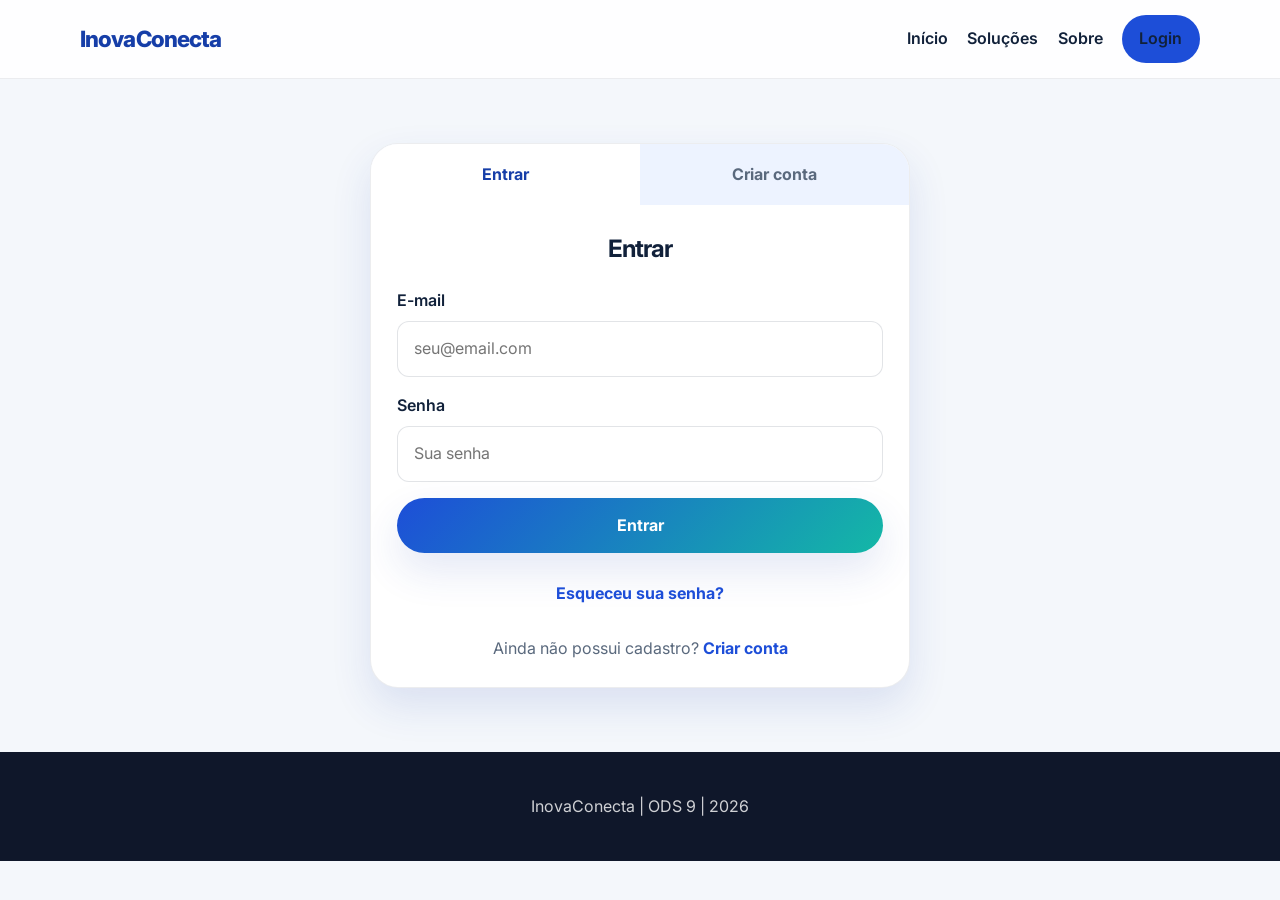
==== login.html @ 1dd68cf2 "Add files via upload" ====
<!DOCTYPE html>
<html lang="pt-BR">
  <head>
    <meta charset="UTF-8" />
    <meta name="viewport" content="width=device-width, initial-scale=1.0" />
    <title>Login | InovaConecta</title>
    <meta
      name="description"
      content="Acesse sua conta InovaConecta ou cadastre-se para participar do projeto."
    />
    <link rel="preconnect" href="https://fonts.googleapis.com" />
    <link rel="preconnect" href="https://fonts.gstatic.com" crossorigin />
    <link
      href="https://fonts.googleapis.com/css2?family=Inter:wght@400;500;600;700;800&display=swap"
      rel="stylesheet"
    />
    <link rel="stylesheet" href="styles.css" />
  </head>
  <body data-page="login">
    <header class="site-header">
      <div class="container nav-wrap">
        <a href="index.html" class="logo">InovaConecta</a>
        <nav class="main-nav" aria-label="Menu principal">
          <a href="index.html">Início</a>
          <a href="solucoes.html">Soluções</a>
          <a href="sobre.html">Sobre</a>
          <a href="login.html" class="btn btn-small">Login</a>
        </nav>
      </div>
    </header>

    <main>
      <section class="auth-section">
        <div class="container auth-container">
          <div class="auth-card">
            <div class="auth-tabs" role="tablist" aria-label="Autenticação">
              <button class="tab-btn active" data-target="loginForm" type="button">Entrar</button>
              <button class="tab-btn" data-target="registerForm" type="button">Criar conta</button>
            </div>

            <div class="auth-panel active" id="loginFormPanel">
              <h1>Entrar</h1>
              <form id="loginForm" class="auth-form">
                <div class="input-group">
                  <label for="loginEmail">E-mail</label>
                  <input id="loginEmail" name="loginEmail" type="email" placeholder="seu@email.com" required />
                </div>

                <div class="input-group">
                  <label for="loginSenha">Senha</label>
                  <input id="loginSenha" name="loginSenha" type="password" placeholder="Sua senha" required />
                </div>

                <button type="submit" class="btn btn-primary btn-block">Entrar</button>
                <p class="helper-text"><a href="#">Esqueceu sua senha?</a></p>
                <p class="helper-text">Ainda não possui cadastro? <a href="#" class="switch-form">Criar conta</a></p>
              </form>
            </div>

            <div class="auth-panel" id="registerFormPanel">
              <h2>Criar conta</h2>
              <form id="registerForm" class="auth-form">
                <div class="input-group">
                  <label for="nomeUsuario">Nome</label>
                  <input id="nomeUsuario" name="nomeUsuario" type="text" placeholder="Seu nome completo" required />
                </div>

                <div class="input-group">
                  <label for="registerEmail">E-mail</label>
                  <input id="registerEmail" name="registerEmail" type="email" placeholder="seu@email.com" required />
                </div>

                <div class="input-group">
                  <label for="registerSenha">Senha</label>
                  <input id="registerSenha" name="registerSenha" type="password" placeholder="Crie uma senha" required />
                </div>

                <div class="input-group">
                  <label for="confirmarSenha">Confirmar senha</label>
                  <input id="confirmarSenha" name="confirmarSenha" type="password" placeholder="Repita a senha" required />
                </div>

                <button type="submit" class="btn btn-primary btn-block">Cadastrar</button>
              </form>
            </div>
          </div>
        </div>
      </section>
    </main>

    <footer class="site-footer">
      <div class="container footer-content">
        <p>InovaConecta | ODS 9 | 2026</p>
      </div>
    </footer>

    <script src="script.js"></script>
  </body>
</html>
---- styles.css ----
:root {
  --bg: #f4f7fb;
  --bg-strong: #eef4ff;
  --surface: #ffffff;
  --surface-alt: #ecf5ff;
  --primary: #1d4ed8;
  --primary-dark: #163ea8;
  --secondary: #14b8a6;
  --accent: #f59e0b;
  --text: #11213a;
  --muted: #5a697d;
  --border: rgba(17, 33, 58, 0.08);
  --shadow: 0 18px 40px rgba(30, 64, 175, 0.12);
  --radius-lg: 28px;
  --radius-md: 18px;
  --radius-sm: 12px;
}

* {
  box-sizing: border-box;
}

html {
  scroll-behavior: smooth;
}

body {
  margin: 0;
  font-family: 'Inter', sans-serif;
  background: var(--bg);
  color: var(--text);
  line-height: 1.6;
}

a {
  color: inherit;
  text-decoration: none;
}

img {
  max-width: 100%;
  display: block;
}

button,
input,
select,
textarea {
  font: inherit;
}

.container {
  width: min(1120px, calc(100% - 2rem));
  margin: 0 auto;
}

.site-header {
  position: sticky;
  top: 0;
  z-index: 40;
  background: rgba(255, 255, 255, 0.85);
  backdrop-filter: blur(14px);
  border-bottom: 1px solid var(--border);
}

.nav-wrap {
  display: flex;
  align-items: center;
  justify-content: space-between;
  min-height: 78px;
  gap: 1rem;
}

.logo {
  font-size: 1.4rem;
  font-weight: 800;
  letter-spacing: -0.04em;
  color: var(--primary-dark);
}

.main-nav {
  display: flex;
  align-items: center;
  gap: 1.2rem;
  flex-wrap: wrap;
}

.main-nav a {
  color: var(--text);
  font-weight: 600;
  transition: color 0.2s ease;
}

.main-nav a:hover,
.main-nav a:focus-visible {
  color: var(--primary);
}

.btn {
  display: inline-flex;
  align-items: center;
  justify-content: center;
  border: none;
  border-radius: 999px;
  font-weight: 700;
  cursor: pointer;
  transition: transform 0.2s ease, box-shadow 0.2s ease, background 0.2s ease;
}

.btn:hover {
  transform: translateY(-2px);
}

.btn-small {
  padding: 0.7rem 1.1rem;
  background: var(--primary);
  color: #fff;
}

.btn-primary {
  background: linear-gradient(135deg, var(--primary), var(--secondary));
  color: #fff;
  padding: 1rem 1.6rem;
  box-shadow: var(--shadow);
}

.btn-block {
  width: 100%;
  padding: 0.9rem 1.1rem;
}

.hero {
  background: linear-gradient(135deg, #edf4ff 0%, #ffffff 45%, #f1fbff 100%);
  padding: 4rem 0 3rem;
}

.hero-content {
  display: grid;
  grid-template-columns: 1.2fr 0.8fr;
  align-items: center;
  gap: 2rem;
}

.eyebrow {
  display: inline-block;
  margin-bottom: 0.8rem;
  font-size: 0.8rem;
  font-weight: 800;
  letter-spacing: 0.12em;
  text-transform: uppercase;
  color: var(--primary);
}

.eyebrow.dark {
  color: var(--primary-dark);
}

.hero-text h1 {
  margin: 0;
  font-size: clamp(2.3rem, 4vw, 4.5rem);
  line-height: 1.1;
  letter-spacing: -0.05em;
}

.intro {
  margin: 1.2rem 0 1.8rem;
  max-width: 650px;
  font-size: 1.08rem;
  color: var(--muted);
}

.hero-card {
  position: relative;
  min-height: 420px;
  display: flex;
  align-items: center;
  justify-content: center;
  background: linear-gradient(135deg, rgba(29, 78, 216, 0.1), rgba(20, 184, 166, 0.08));
  border: 1px solid rgba(29, 78, 216, 0.08);
  border-radius: var(--radius-lg);
  overflow: hidden;
  box-shadow: var(--shadow);
}

.circle {
  position: absolute;
  border-radius: 50%;
  filter: blur(10px);
}

.circle-one {
  width: 220px;
  height: 220px;
  background: rgba(20, 184, 166, 0.2);
  top: 40px;
  right: 60px;
}

.circle-two {
  width: 180px;
  height: 180px;
  background: rgba(29, 78, 216, 0.22);
  bottom: 40px;
  left: 50px;
}

.mini-panel {
  position: relative;
  z-index: 1;
  background: rgba(255, 255, 255, 0.8);
  border: 1px solid rgba(17, 33, 58, 0.06);
  border-radius: 22px;
  padding: 2rem 1.6rem;
  box-shadow: 0 18px 36px rgba(17, 33, 58, 0.08);
  width: min(85%, 340px);
  text-align: center;
}

.panel-label {
  display: block;
  margin-bottom: 0.6rem;
  font-size: 0.75rem;
  letter-spacing: 0.14em;
  text-transform: uppercase;
  color: var(--primary);
  font-weight: 800;
}

.mini-panel strong {
  font-size: 1.5rem;
  line-height: 1.3;
}

.section {
  padding: 5rem 0;
}

.section.alt {
  background: var(--surface);
}

.section-heading {
  margin-bottom: 2rem;
}

.section-heading.center {
  text-align: center;
}

.section-heading h2 {
  margin: 0;
  font-size: clamp(2rem, 3vw, 3rem);
  letter-spacing: -0.04em;
}

.card-grid {
  display: grid;
  gap: 1.4rem;
}

.card-grid.triple {
  grid-template-columns: repeat(3, minmax(0, 1fr));
}

.card-grid.four {
  grid-template-columns: repeat(4, minmax(0, 1fr));
}

.info-card,
.feature-card,
.solution-card,
.about-block,
.idea-item {
  background: var(--surface);
  border: 1px solid var(--border);
  border-radius: var(--radius-md);
  box-shadow: 0 12px 28px rgba(17, 33, 58, 0.04);
}

.info-card,
.feature-card {
  padding: 2rem 1.4rem;
  text-align: center;
}

.icon {
  display: inline-flex;
  align-items: center;
  justify-content: center;
  width: 70px;
  height: 70px;
  border-radius: 50%;
  background: linear-gradient(135deg, rgba(29, 78, 216, 0.16), rgba(20, 184, 166, 0.14));
  font-size: 2.2rem;
  margin-bottom: 1rem;
}

.info-card h3,
.feature-card h3,
.solution-card h3,
.about-block h2,
.ideas-list-wrap h3 {
  margin: 0 0 0.8rem;
  font-size: 1.35rem;
}

.info-card p,
.solution-card p,
.about-block p,
.idea-item p,
.idea-item small {
  margin: 0;
  color: var(--muted);
}

.contribute-list {
  list-style: none;
  display: grid;
  grid-template-columns: repeat(2, minmax(0, 1fr));
  gap: 1rem;
  margin: 0;
  padding: 0;
}

.contribute-list li {
  background: linear-gradient(135deg, rgba(29, 78, 216, 0.08), rgba(20, 184, 166, 0.08));
  border: 1px solid rgba(29, 78, 216, 0.08);
  border-radius: var(--radius-md);
  padding: 1.1rem 1.3rem;
  font-weight: 600;
  color: var(--text);
}

.page-banner {
  padding: 4rem 0 2rem;
  background: linear-gradient(180deg, #eef4ff, #f8fbff);
  border-bottom: 1px solid var(--border);
}

.page-banner h1 {
  margin: 0;
  font-size: clamp(2.1rem, 3vw, 3.4rem);
  letter-spacing: -0.05em;
}

.solutions-grid {
  display: grid;
  grid-template-columns: repeat(3, minmax(0, 1fr));
  gap: 1.4rem;
}

.solution-card {
  padding: 1.6rem;
}

.solution-card .tag {
  display: inline-block;
  margin-bottom: 0.9rem;
  padding: 0.38rem 0.7rem;
  border-radius: 999px;
  background: rgba(29, 78, 216, 0.08);
  color: var(--primary);
  font-size: 0.75rem;
  font-weight: 700;
  text-transform: uppercase;
  letter-spacing: 0.05em;
}

.solution-card .btn {
  margin-top: 1.2rem;
  padding: 0.8rem 1.1rem;
}

.content-grid {
  display: grid;
  grid-template-columns: repeat(2, minmax(0, 1fr));
  gap: 1.4rem;
}

.about-block {
  padding: 1.6rem;
}

.audience-list {
  margin: 0;
  padding-left: 1rem;
  list-style: none;
  color: var(--text);
  font-weight: 600;
}

.audience-list li {
  margin-bottom: 0.7rem;
}

.form-container {
  display: grid;
  grid-template-columns: 1.1fr 0.9fr;
  gap: 1.5rem;
  align-items: start;
}

.idea-form,
.auth-form {
  display: grid;
  gap: 1rem;
}

.input-group {
  display: grid;
  gap: 0.45rem;
}

.label,
.input-group label {
  font-weight: 600;
}

.input-group input,
.input-group select,
.input-group textarea {
  width: 100%;
  border: 1px solid rgba(17, 33, 58, 0.12);
  border-radius: var(--radius-sm);
  background: #fff;
  padding: 0.9rem 1rem;
  color: var(--text);
}

.input-group input:focus,
.input-group select:focus,
.input-group textarea:focus {
  outline: 2px solid rgba(29, 78, 216, 0.2);
  border-color: rgba(29, 78, 216, 0.38);
}

.ideas-list-wrap {
  background: var(--surface);
  border: 1px solid var(--border);
  border-radius: var(--radius-lg);
  padding: 1.3rem;
}

.ideas-list {
  display: grid;
  gap: 0.9rem;
  margin-top: 1rem;
}

.idea-item {
  padding: 1rem 1.1rem;
}

.idea-item strong {
  display: block;
  margin-bottom: 0.2rem;
}

.idea-item .tag-mini {
  display: inline-block;
  margin-top: 0.5rem;
  background: rgba(20, 184, 166, 0.12);
  color: #0b756b;
  border-radius: 999px;
  padding: 0.25rem 0.65rem;
  font-size: 0.72rem;
  font-weight: 700;
}

.auth-section {
  padding: 4rem 0;
}

.auth-container {
  display: flex;
  justify-content: center;
}

.auth-card {
  width: min(100%, 540px);
  background: var(--surface);
  border: 1px solid var(--border);
  border-radius: var(--radius-lg);
  box-shadow: var(--shadow);
  overflow: hidden;
}

.auth-tabs {
  display: grid;
  grid-template-columns: repeat(2, 1fr);
  background: #edf3ff;
}

.tab-btn {
  border: none;
  background: transparent;
  padding: 1.1rem;
  font-weight: 700;
  color: var(--muted);
  cursor: pointer;
}

.tab-btn.active {
  background: #fff;
  color: var(--primary-dark);
}

.auth-panel {
  display: none;
  padding: 1.6rem;
}

.auth-panel.active {
  display: block;
}

.auth-panel h1,
.auth-panel h2 {
  margin: 0 0 1.2rem;
  text-align: center;
  letter-spacing: -0.04em;
}

.helper-text {
  margin: 0.8rem 0 0;
  text-align: center;
  color: var(--muted);
}

.helper-text a,
.switch-form {
  color: var(--primary);
  font-weight: 700;
}

.radio-group {
  margin-top: 0.3rem;
}

.radio-options {
  display: grid;
  gap: 0.5rem;
}

.radio-options label {
  display: flex;
  align-items: center;
  gap: 0.55rem;
  font-weight: 500;
}

.site-footer {
  background: #0f172a;
  color: rgba(255, 255, 255, 0.8);
  padding: 1.6rem 0;
}

.footer-content {
  text-align: center;
}

.empty-state {
  padding: 1rem;
  border-radius: var(--radius-sm);
  background: rgba(17, 33, 58, 0.03);
  border: 1px dashed rgba(17, 33, 58, 0.12);
  color: var(--muted);
  text-align: center;
}

@media (max-width: 900px) {
  .hero-content,
  .card-grid.triple,
  .card-grid.four,
  .content-grid,
  .form-container,
  .solutions-grid {
    grid-template-columns: 1fr 1fr;
  }

  .hero-content {
    grid-template-columns: 1fr;
  }

  .hero-card {
    min-height: 300px;
  }
}

@media (max-width: 640px) {
  .main-nav {
    justify-content: center;
  }

  .card-grid.triple,
  .card-grid.four,
  .content-grid,
  .form-container,
  .solutions-grid,
  .contribute-list {
    grid-template-columns: 1fr;
  }

  .site-header {
    position: static;
  }

  .nav-wrap {
    flex-direction: column;
    padding: 1rem 0;
  }

  .hero {
    padding-top: 2.5rem;
  }
}
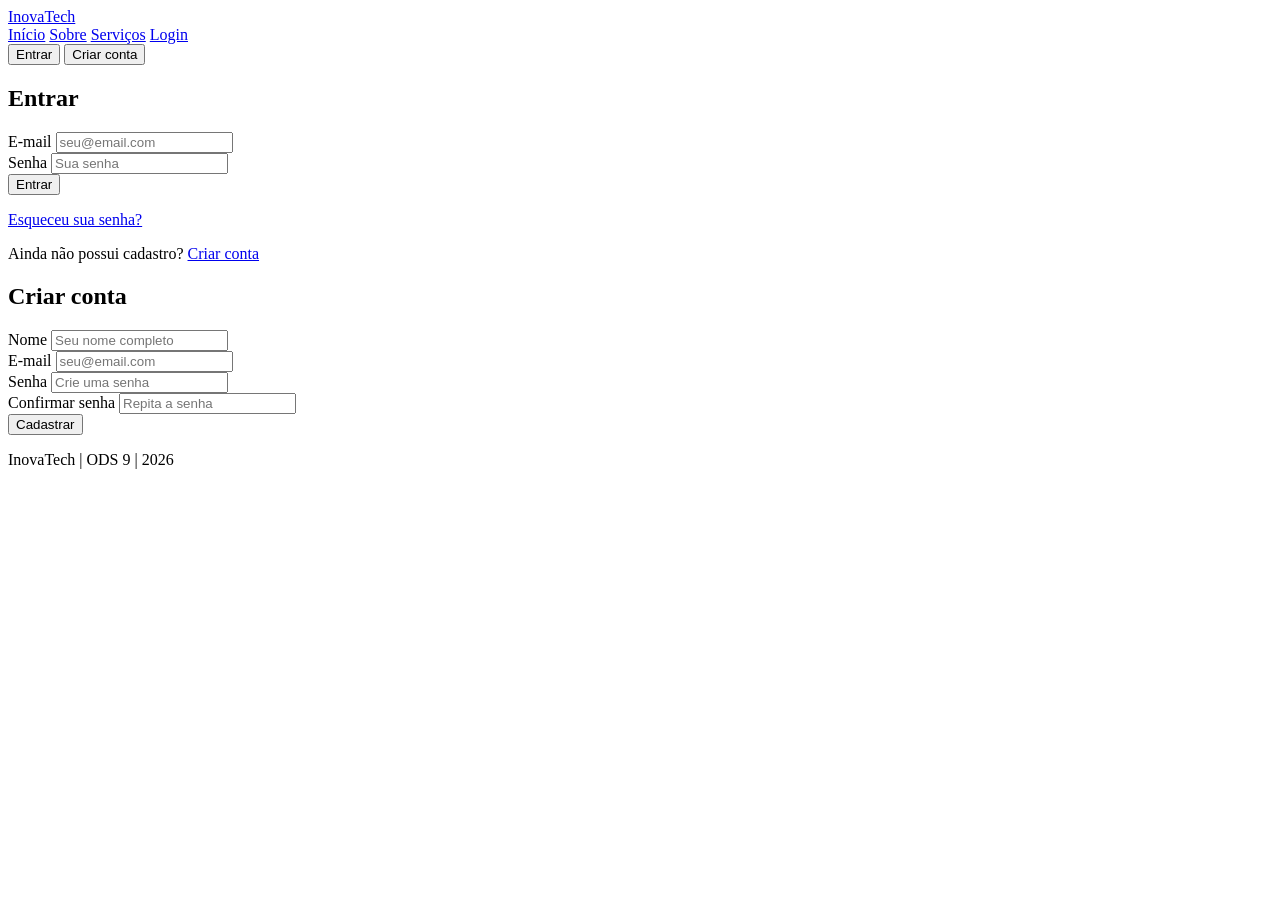
==== commit b4e705cb: "Add files via upload" ====
--- a/login.html
+++ b/login.html
@@ -3,28 +3,25 @@
   <head>
     <meta charset="UTF-8" />
     <meta name="viewport" content="width=device-width, initial-scale=1.0" />
-    <title>Login | InovaConecta</title>
-    <meta
-      name="description"
-      content="Acesse sua conta InovaConecta ou cadastre-se para participar do projeto."
-    />
+    <title>Login | InovaTech</title>
+    <meta name="description" content="Acesse sua conta InovaTech ou cadastre-se para participar do projeto."/>
     <link rel="preconnect" href="https://fonts.googleapis.com" />
     <link rel="preconnect" href="https://fonts.gstatic.com" crossorigin />
-    <link
-      href="https://fonts.googleapis.com/css2?family=Inter:wght@400;500;600;700;800&display=swap"
-      rel="stylesheet"
-    />
-    <link rel="stylesheet" href="styles.css" />
+    <link href="https://fonts.googleapis.com/css2?family=Inter:wght@400;500;600;700;800&display=swap" rel="stylesheet"/>
+    <link rel="stylesheet" href="styles/style.css" />
+    <link rel="stylesheet" href="styles/mobile.css" />
   </head>
   <body data-page="login">
     <header class="site-header">
       <div class="container nav-wrap">
-        <a href="index.html" class="logo">InovaConecta</a>
+        <a href="index.html" class="logo">
+          <span>InovaTech</span>
+        </a>
         <nav class="main-nav" aria-label="Menu principal">
           <a href="index.html">Início</a>
-          <a href="solucoes.html">Soluções</a>
           <a href="sobre.html">Sobre</a>
-          <a href="login.html" class="btn btn-small">Login</a>
+          <a href="servicos.html">Serviços</a>
+          <a href="login.html" class="btn btn-login">Login</a>
         </nav>
       </div>
     </header>
@@ -90,10 +87,10 @@
 
     <footer class="site-footer">
       <div class="container footer-content">
-        <p>InovaConecta | ODS 9 | 2026</p>
+        <p>InovaTech | ODS 9 | 2026</p>
       </div>
     </footer>
 
-    <script src="script.js"></script>
+    <script src="scripts/script.js"></script>
   </body>
 </html>
